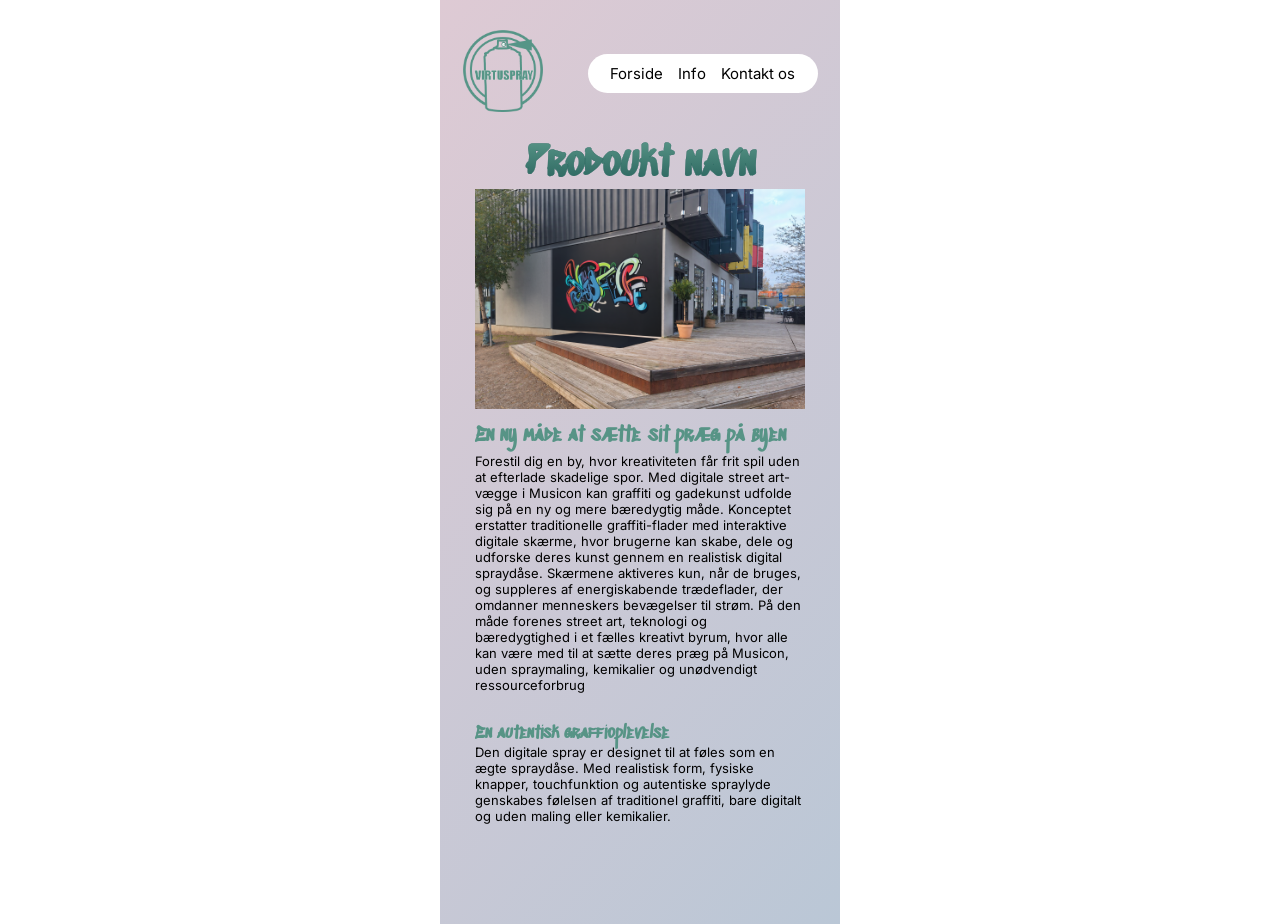
==== index.html @ 27a0a7f1 "font changes" ====
<!DOCTYPE html>
<html lang="da">

<head>
    <meta charset="UTF-8">
    <meta name="viewport" content="width=device-width, initial-scale=1.0">
    <title>Prodoukt</title>
    <link rel="stylesheet" href="css/style.css">
    <link rel="stylesheet" href="css/home.css">
    <script src="javascript/js.js" defer></script>

    <meta name="theme-color" content="#6fa79f" />
    <link rel="manifest" href="manifest.json">
    <link rel="shortcut icon" href="icons/app-logo2.png" type="image/x-icon">
    <link rel="apple-touch-icon" href="icons/app-logo1.png">

    <script>
        // Check that service workers are registered
        if ('serviceWorker' in navigator) {
            // Use the window load event to keep the page load performant
            window.addEventListener('load', () => {
                navigator.serviceWorker.register('./service-worker.js');
            });
        }
    </script>

</head>

<body>
    <header>
        <a href="index.html"><img src="icons/192x192-logo.png" alt="logo" class="header__logo"></a>
        <nav class="header__nav">
            <button class="header__toggle" type="button" aria-label="Ådn eller luk navigationen"
                aria-expanded="false">☰</button>
            <ul class="header__ul">
                <li class="header__list__item"><a href="index.html">Forside</a></li>
                <li class="header__list__item"><a href="info.html">Info</a></li>
                <li class="header__list__item"><a href="kontakt.html">Kontakt os</a></li>
            </ul>
        </nav>
    </header>

    <main>
        <section class="produkt">
            <h1 class="produkt__h1">Prodoukt navn</h1>
            <img src="img/Skærm 3.png" alt="Produkt">
            <div class="about__produkt">
                <h2 class="about__h2">En ny måde at sætte sit præg på byen</h2>
                <p class="about__text">
                    Forestil dig en by, hvor kreativiteten får frit spil uden at efterlade skadelige spor. Med digitale
                    street art-vægge i Musicon kan graffiti og gadekunst udfolde sig på en ny og mere bæredygtig
                    måde. Konceptet erstatter traditionelle graffiti-flader med interaktive digitale skærme, hvor
                    brugerne kan skabe, dele og udforske deres kunst gennem en realistisk digital spraydåse.
                    Skærmene aktiveres kun, når de bruges, og suppleres af energiskabende trædeflader, der
                    omdanner menneskers bevægelser til strøm. På den måde forenes street art, teknologi og
                    bæredygtighed i et fælles kreativt byrum, hvor alle kan være med til at sætte deres præg på
                    Musicon, uden spraymaling, kemikalier og unødvendigt ressourceforbrug
                </p>
            </div>

            <div class="about__produkt">
                <h3 class="about__h3">En autentisk graffioplevelse</h3>
                <p class="about__text">
                    Den digitale spray er designet til at føles som en ægte spraydåse. Med realistisk form, fysiske
                    knapper, touchfunktion og autentiske spraylyde genskabes følelsen af traditionel graffiti, bare
                    digitalt og uden maling eller kemikalier.
                </p>
            </div>
        </section>
    </main>

    <footer></footer>
</body>

</html>
---- css/style.css ----
@import url('https://fonts.googleapis.com/css2?family=Sedgwick+Ave+Display&display=swap');
@import url('https://fonts.googleapis.com/css2?family=Inter:ital,opsz,wght@0,14..32,100..900;1,14..32,100..900&display=swap');


* {
    margin: 0;
    padding: 0;
    box-sizing: border-box;
    max-width: 400px;
    margin: 0 auto;
}

img {
    max-width: 100%;
    height: auto;
}

ul {
    list-style: none;
}

a {
    text-decoration: none;
    cursor: pointer;
}

button {
    border: none;
    cursor: pointer;
    background: none;
}

body {
    margin: 0 auto;
    margin-top: 30px;
    margin-bottom: 100px;
    background: linear-gradient(130deg, #DECAD4 0%, #BAC7D6 100%);
    background-repeat: no-repeat;
}

h1,
h2,
h3,
h4,
h5,
h6 {
    font-family: "Sedgwick Ave Display", cursive;
}

p,
a {
    font-family: "Inter", sans-serif;
    color: black;
}

header {
    display: flex;
    align-items: center;
    position: sticky;
    top: 0;
    z-index: 1000;
    margin-bottom: 1.5rem;
}

.header__logo {
    width: 80px;
}

.header__nav {
    display: flex;
    align-items: center;
    padding: 10px 15px;
    border-radius: 20px;
    background-color: rgb(255, 255, 255);
    justify-content: center;
}

.header__ul {
    display: flex;
    justify-content: space-between;
    width: 200px;
}

.header__list__item {
    font-size: 15px;

}

.header__toggle {
    display: none;
    border: none;
    background: none;
    font-size: 32px;
    cursor: pointer;
}

header a:hover {
    background: linear-gradient(#579486, #245E59);
    -webkit-background-clip: text;
    background-clip: text;
    -webkit-text-fill-color: transparent;
}



@media (max-width: 500px) {
    .header__toggle {
        display: block;
        font-size: 30px;
    }

    .header__ul {
        display: none;
        position: absolute;
        top: 90%;
        flex-direction: column;
        background-color: rgb(172, 167, 167);
        border-bottom-left-radius: 30px;
        border-bottom-right-radius: 30px;
        border-top-left-radius: 10px;
        border-top-right-radius: 10px;
        height: 8.5rem;
        width: 105px;
        padding: 10px 15px;
        font-size: 20px;
        align-items: center;
        justify-content: center;
        gap: 10px;
    }

    .header__ul--open {
        display: flex;
    }
}
---- css/home.css ----
.produkt {
    max-width: 330px;
    margin: 0 auto;
}

.produkt__h1 {
    font-size: 40px;
    text-align: center;
    background: -webkit-linear-gradient(#579486, #245E59);
    background-clip: text;
    -webkit-text-fill-color: transparent;
    -webkit-text-stroke-color: #245E59;
    -webkit-text-stroke-width: 0.2px;
}

.about__produkt {
    margin-top: 10px;
    margin-bottom: 30px;
}

.about__h2 {
    margin-bottom: 5px;
    font-size: 20px;
    color: #579486;
}

.about__h3 {
    color: #579486;
    font-size: 17px;
}

.about__text {
    font-size: 13px;
}
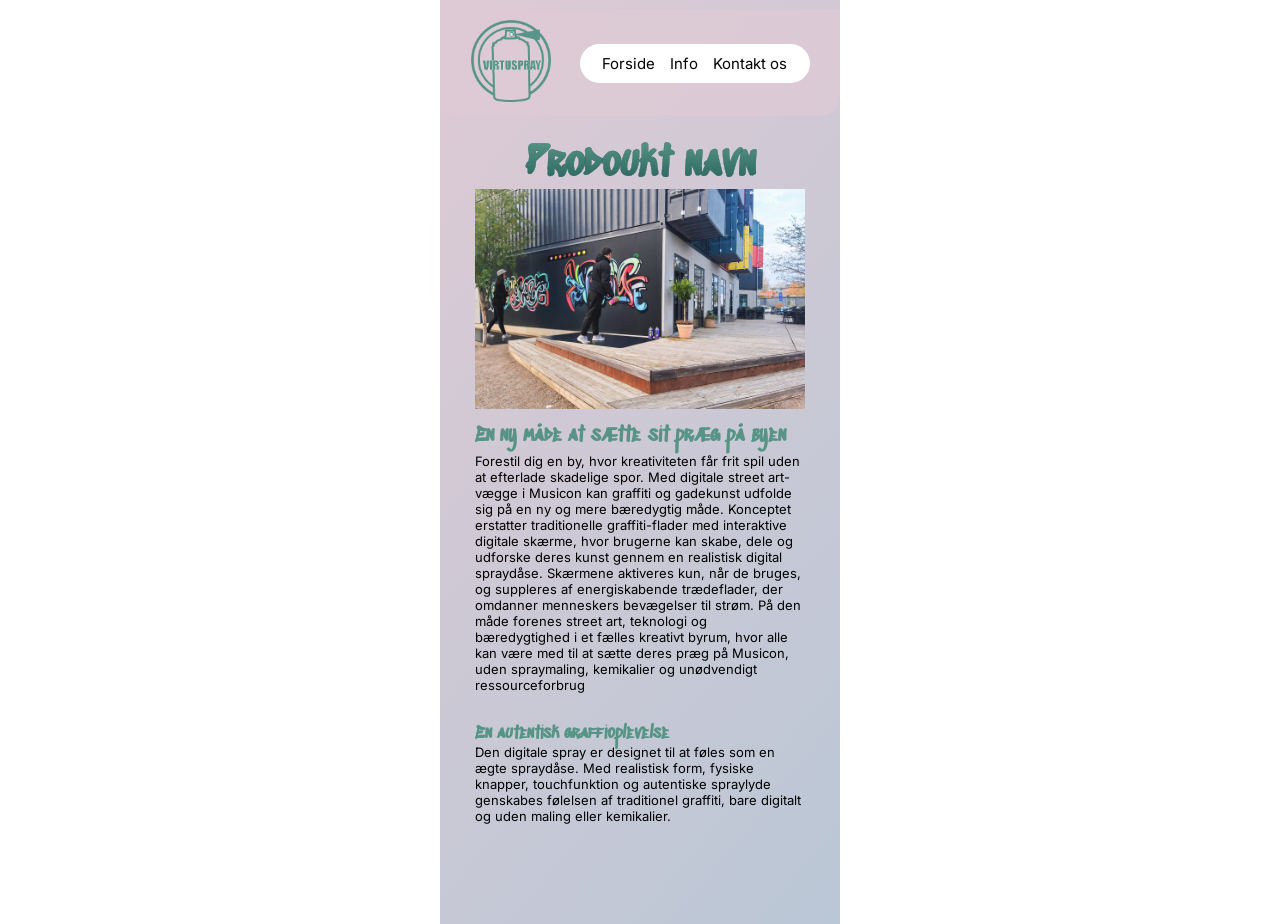
==== commit 1d7dc8b2: "text reduktion" ====
--- a/index.html
+++ b/index.html
@@ -43,7 +43,7 @@
     <main>
         <section class="produkt">
             <h1 class="produkt__h1">Prodoukt navn</h1>
-            <img src="img/Skærm 3.png" alt="Produkt">
+            <img src="img/illustration-af-skærm.jpg" alt="Produkt">
             <div class="about__produkt">
                 <h2 class="about__h2">En ny måde at sætte sit præg på byen</h2>
                 <p class="about__text">
--- a/css/style.css
+++ b/css/style.css
@@ -32,7 +32,7 @@
 
 body {
     margin: 0 auto;
-    margin-top: 30px;
+    margin-top: 10px;
     margin-bottom: 100px;
     background: linear-gradient(130deg, #DECAD4 0%, #BAC7D6 100%);
     background-repeat: no-repeat;
@@ -60,6 +60,9 @@
     top: 0;
     z-index: 1000;
     margin-bottom: 1.5rem;
+    padding: 10px 16px;
+    background: rgba(222, 202, 212, 0.75);
+    border-radius: 0 0 20px 20px;
 }
 
 .header__logo {
@@ -94,15 +97,6 @@
     cursor: pointer;
 }
 
-header a:hover {
-    background: linear-gradient(#579486, #245E59);
-    -webkit-background-clip: text;
-    background-clip: text;
-    -webkit-text-fill-color: transparent;
-}
-
-
-
 @media (max-width: 500px) {
     .header__toggle {
         display: block;
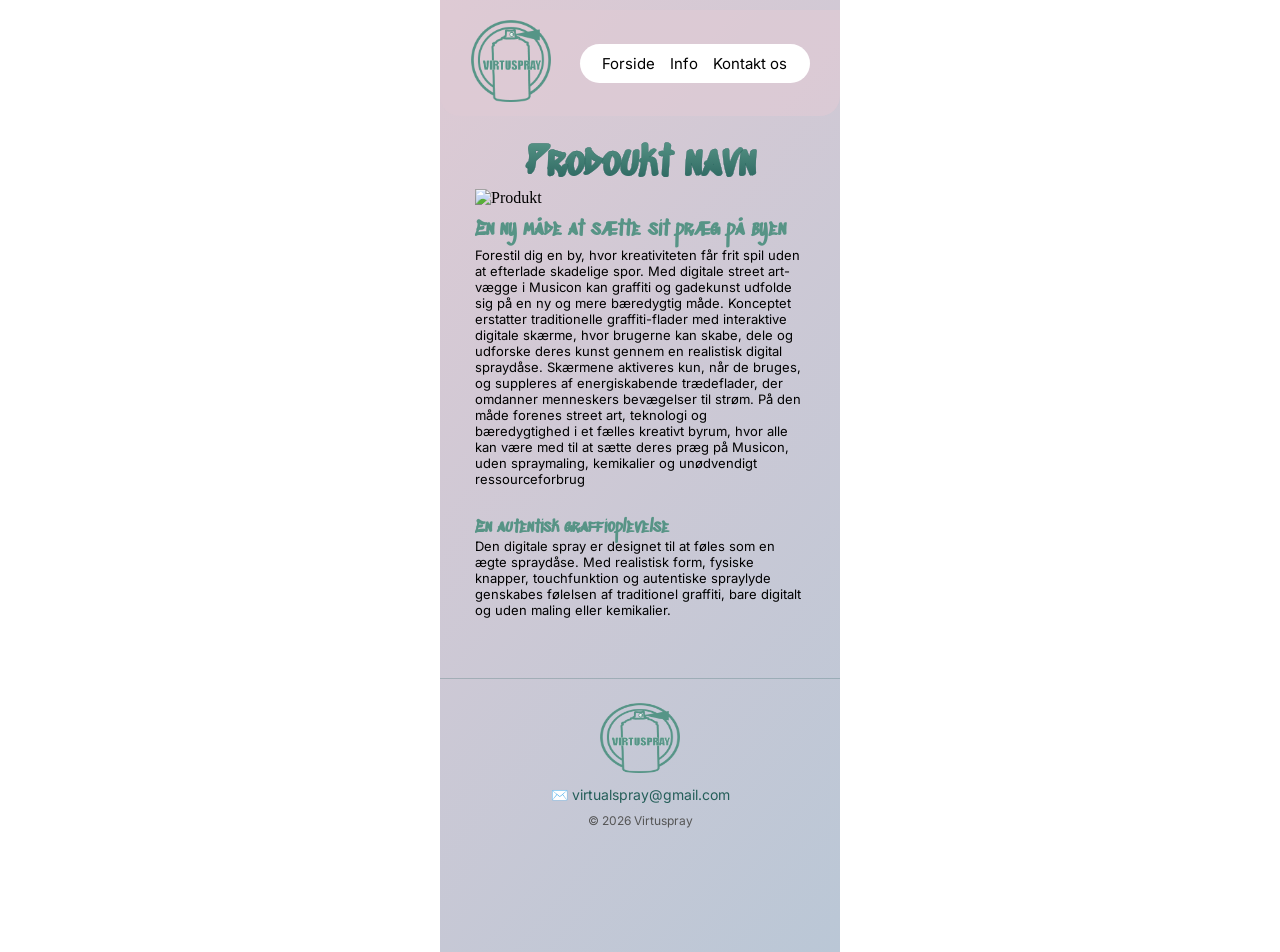
==== commit 5e9d469d: "new" ====
--- a/index.html
+++ b/index.html
@@ -43,7 +43,7 @@
     <main>
         <section class="produkt">
             <h1 class="produkt__h1">Prodoukt navn</h1>
-            <img src="img/illustration-af-skærm.jpg" alt="Produkt">
+            <img src="img/Skærm 3.png" alt="Produkt">
             <div class="about__produkt">
                 <h2 class="about__h2">En ny måde at sætte sit præg på byen</h2>
                 <p class="about__text">
@@ -69,7 +69,13 @@
         </section>
     </main>
 
-    <footer></footer>
+    <footer>
+    <a href="index.html"><img src="icons/192x192-logo.png" alt="logo" class="header__logo"></a>
+    <div class=«footer-links»>
+        <a href=«mailto:virtualspray@gmail.com»>✉️ virtualspray@gmail.com</a>
+    </div>
+    <p>© 2026 Virtuspray</p>
+</footer>
 </body>
 
 </html>
--- a/css/style.css
+++ b/css/style.css
@@ -125,4 +125,40 @@
     .header__ul--open {
         display: flex;
     }
+}
+
+footer {
+    display: flex;
+    flex-direction: column;
+    align-items: center;
+    gap: 10px;
+    margin-top: 60px;
+    padding: 24px 16px;
+    border-top: 1px solid rgba(36, 94, 89, 0.25);
+    text-align: center;
+}
+
+footer img {
+    height: 70px;
+    width: auto;
+}
+
+footer div {
+    display: flex;
+    flex-direction: column;
+    gap: 6px;
+}
+
+footer a {
+    font-size: 14px;
+    color: #245E59;
+}
+
+footer a:hover {
+    color: #579486;
+}
+
+footer p {
+    font-size: 12px;
+    color: #555;
 }
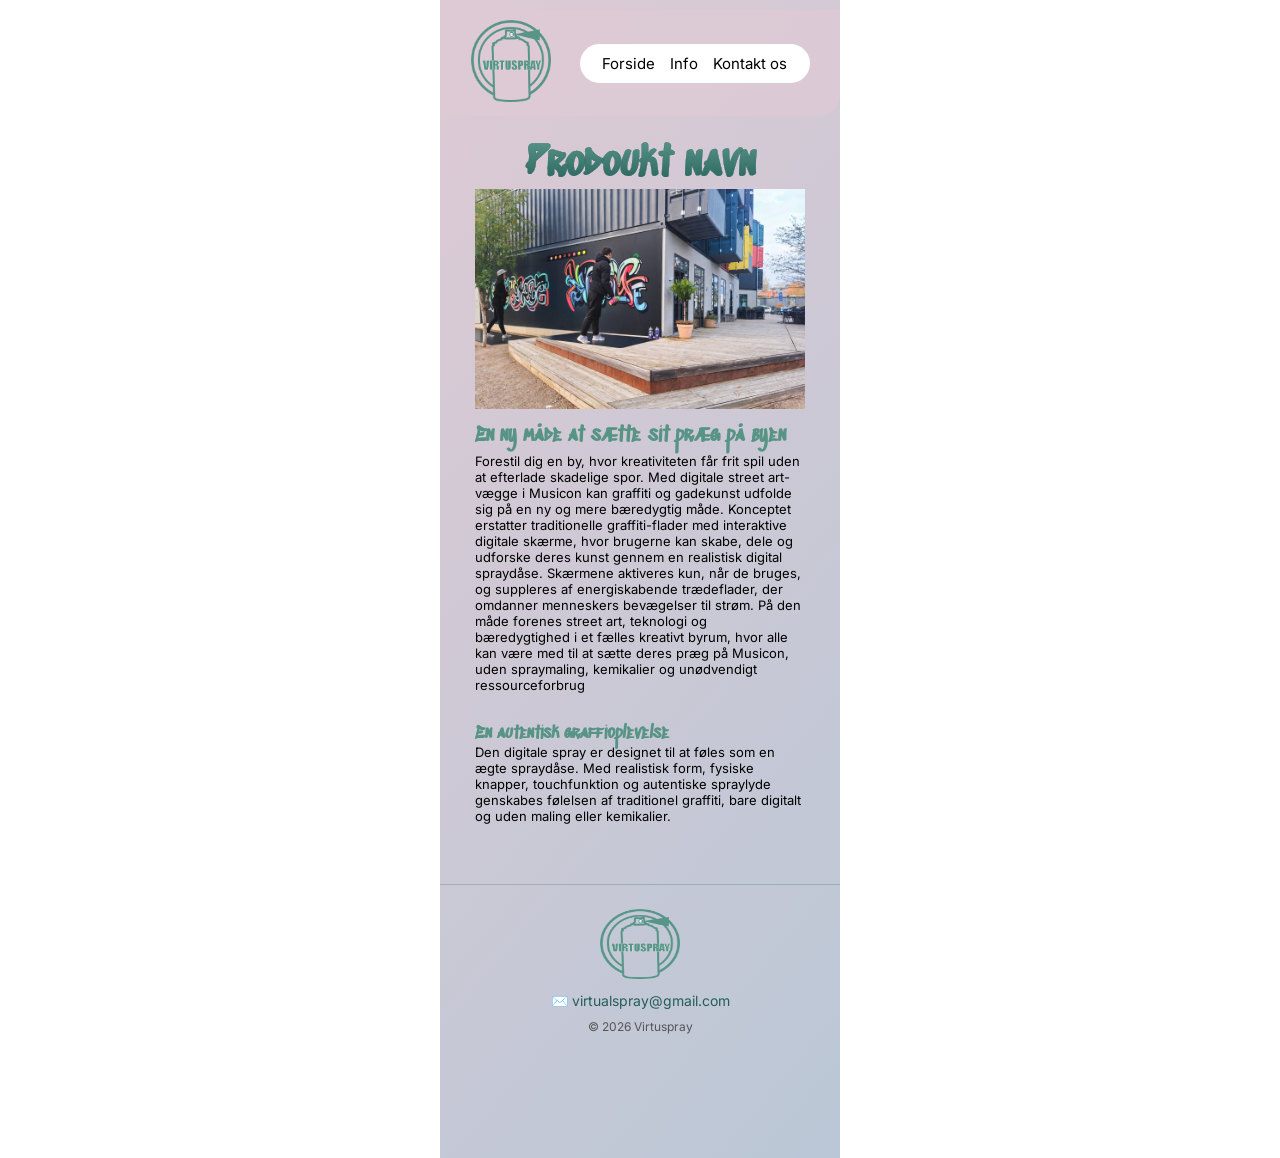
==== commit c377f953: "Merge branch 'main' of https://github.com/FreyaBirkely/App-B-reduligtig" ====
--- a/index.html
+++ b/index.html
@@ -43,7 +43,7 @@
     <main>
         <section class="produkt">
             <h1 class="produkt__h1">Prodoukt navn</h1>
-            <img src="img/Skærm 3.png" alt="Produkt">
+            <img src="img/illustration-af-skærm.jpg" alt="Produkt">
             <div class="about__produkt">
                 <h2 class="about__h2">En ny måde at sætte sit præg på byen</h2>
                 <p class="about__text">
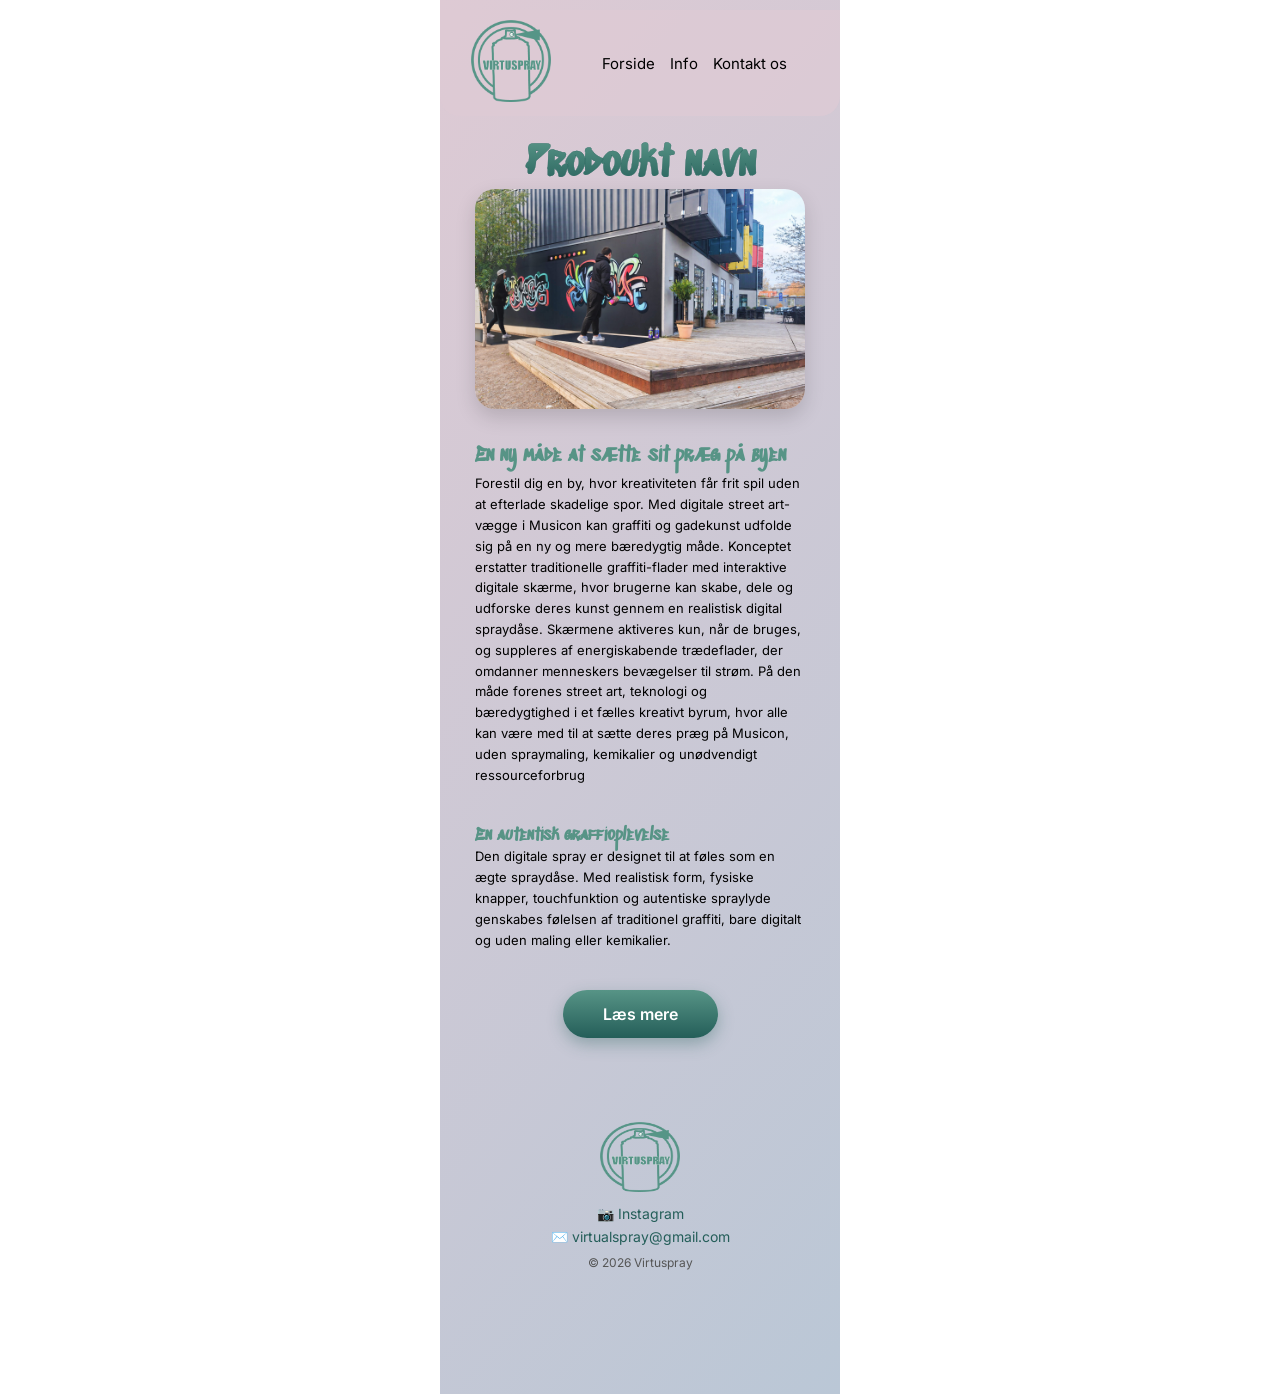
==== commit 240fd4f1: "new" ====
--- a/index.html
+++ b/index.html
@@ -67,11 +67,14 @@
                 </p>
             </div>
         </section>
+
+        <a href=info.html>Læs mere</a>
     </main>
 
     <footer>
     <a href="index.html"><img src="icons/192x192-logo.png" alt="logo" class="header__logo"></a>
     <div class=«footer-links»>
+        <a href=«https://instagram.com/virtuspray» target=«_blank»>📷 Instagram</a>
         <a href=«mailto:virtualspray@gmail.com»>✉️ virtualspray@gmail.com</a>
     </div>
     <p>© 2026 Virtuspray</p>
--- a/css/style.css
+++ b/css/style.css
@@ -74,7 +74,6 @@
     align-items: center;
     padding: 10px 15px;
     border-radius: 20px;
-    background-color: rgb(255, 255, 255);
     justify-content: center;
 }
 
@@ -106,9 +105,9 @@
     .header__ul {
         display: none;
         position: absolute;
-        top: 90%;
+        top: 70%;
         flex-direction: column;
-        background-color: rgb(172, 167, 167);
+        background-color: rgba(222, 202, 212, 0.90);
         border-bottom-left-radius: 30px;
         border-bottom-right-radius: 30px;
         border-top-left-radius: 10px;
@@ -134,7 +133,6 @@
     gap: 10px;
     margin-top: 60px;
     padding: 24px 16px;
-    border-top: 1px solid rgba(36, 94, 89, 0.25);
     text-align: center;
 }
 
@@ -161,4 +159,22 @@
 footer p {
     font-size: 12px;
     color: #555;
+}
+
+main > a {
+    display: block;
+    width: fit-content;
+    margin: 30px auto;
+    padding: 14px 40px;
+    border-radius: 999px;
+    background: linear-gradient(#579486, #245E59);
+    color: white;
+    font-weight: 600;
+    box-shadow: 0 6px 16px rgba(36, 94, 89, 0.35);
+    transition: transform 0.2s, filter 0.2s;
+}
+
+main > a:hover {
+    filter: brightness(1.15);
+    transform: translateY(-2px);
 }
--- a/css/home.css
+++ b/css/home.css
@@ -31,4 +31,28 @@
 
 .about__text {
     font-size: 13px;
-}+}
+
+main img {
+    border-radius: 20px;
+    box-shadow: 0 8px 20px rgba(0, 0, 0, 0.15);
+}
+
+main p {
+    line-height: 1.6;
+    margin-bottom: 40px;
+}
+
+main h2 {
+    margin-top: 30px;
+    margin-bottom: 10px;
+}
+
+main img {
+    transition: transform 0.3s;
+}
+
+main img:hover {
+    transform: scale(1.03);
+}
+
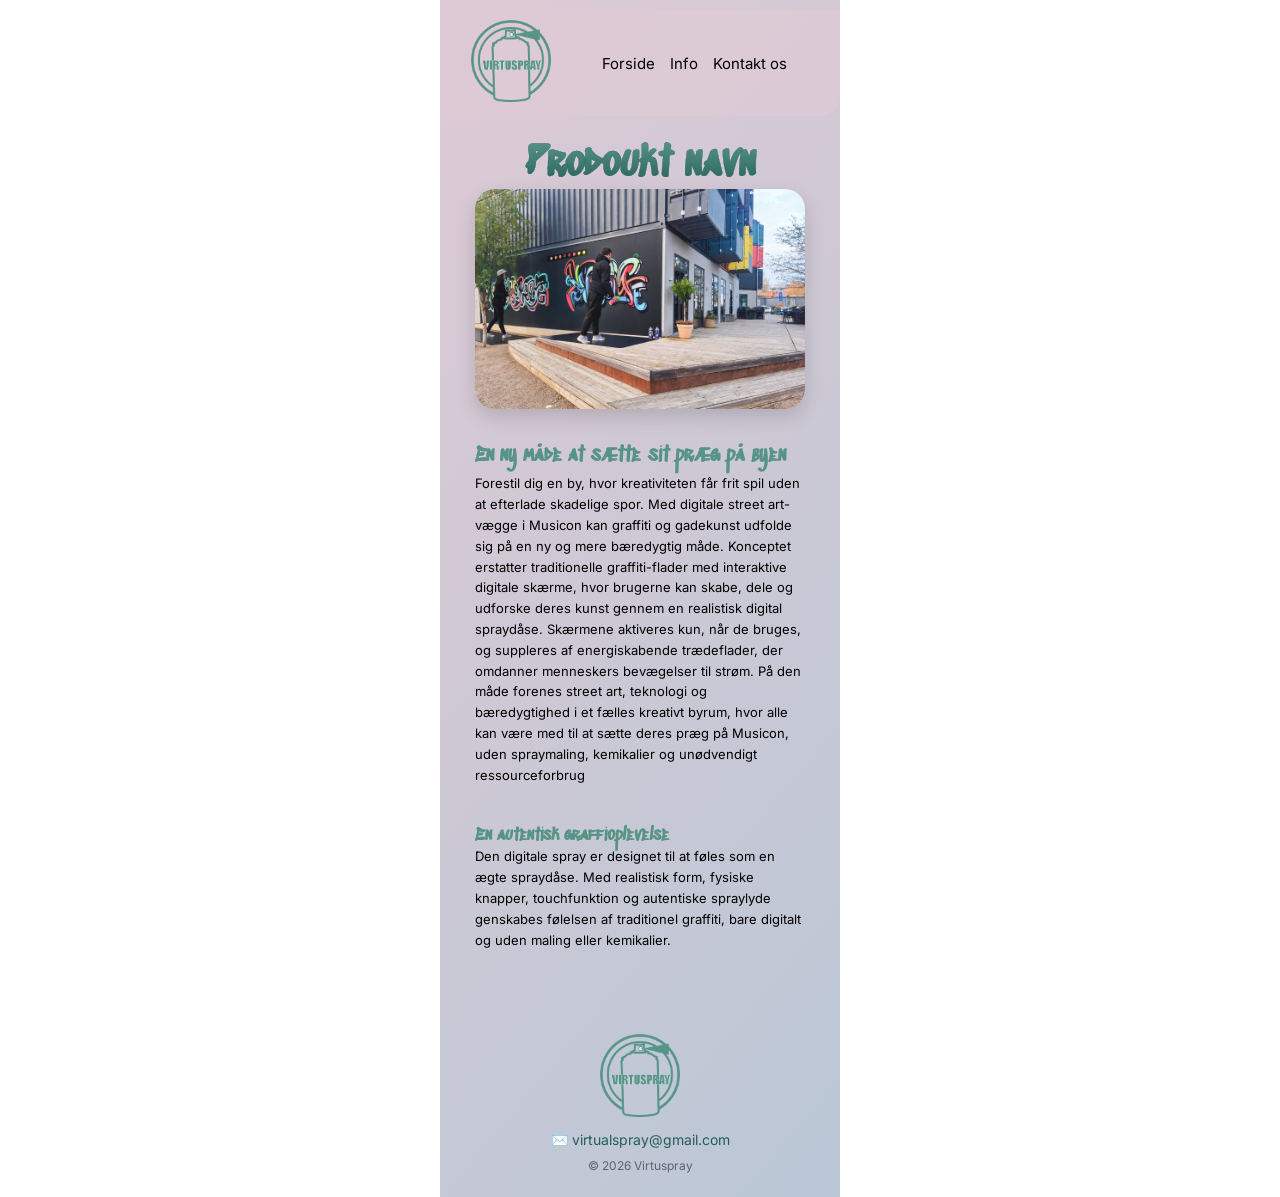
==== commit c0ed6959: "added footer" ====
--- a/index.html
+++ b/index.html
@@ -67,18 +67,13 @@
                 </p>
             </div>
         </section>
-
-        <a href=info.html>Læs mere</a>
     </main>
 
     <footer>
-    <a href="index.html"><img src="icons/192x192-logo.png" alt="logo" class="header__logo"></a>
-    <div class=«footer-links»>
-        <a href=«https://instagram.com/virtuspray» target=«_blank»>📷 Instagram</a>
-        <a href=«mailto:virtualspray@gmail.com»>✉️ virtualspray@gmail.com</a>
-    </div>
-    <p>© 2026 Virtuspray</p>
-</footer>
+        <a href="index.html"><img src="icons/192x192-logo.png" alt="logo" class="footer__logo"></a>
+        <p class="footer__link">✉️ virtualspray@gmail.com</p>
+        <p class="footer__p">© 2026 Virtuspray</p>
+    </footer>
 </body>
 
 </html>
--- a/css/style.css
+++ b/css/style.css
@@ -33,7 +33,6 @@
 body {
     margin: 0 auto;
     margin-top: 10px;
-    margin-bottom: 100px;
     background: linear-gradient(130deg, #DECAD4 0%, #BAC7D6 100%);
     background-repeat: no-repeat;
 }
@@ -136,45 +135,16 @@
     text-align: center;
 }
 
-footer img {
-    height: 70px;
-    width: auto;
+.footer__logo {
+    width: 80px;
 }
 
-footer div {
-    display: flex;
-    flex-direction: column;
-    gap: 6px;
-}
-
-footer a {
+.footer__link {
     font-size: 14px;
     color: #245E59;
 }
 
-footer a:hover {
-    color: #579486;
-}
-
-footer p {
+.footer__p {
     font-size: 12px;
-    color: #555;
-}
-
-main > a {
-    display: block;
-    width: fit-content;
-    margin: 30px auto;
-    padding: 14px 40px;
-    border-radius: 999px;
-    background: linear-gradient(#579486, #245E59);
-    color: white;
-    font-weight: 600;
-    box-shadow: 0 6px 16px rgba(36, 94, 89, 0.35);
-    transition: transform 0.2s, filter 0.2s;
-}
-
-main > a:hover {
-    filter: brightness(1.15);
-    transform: translateY(-2px);
+    color: rgba(0, 0, 0, 50%);
 }
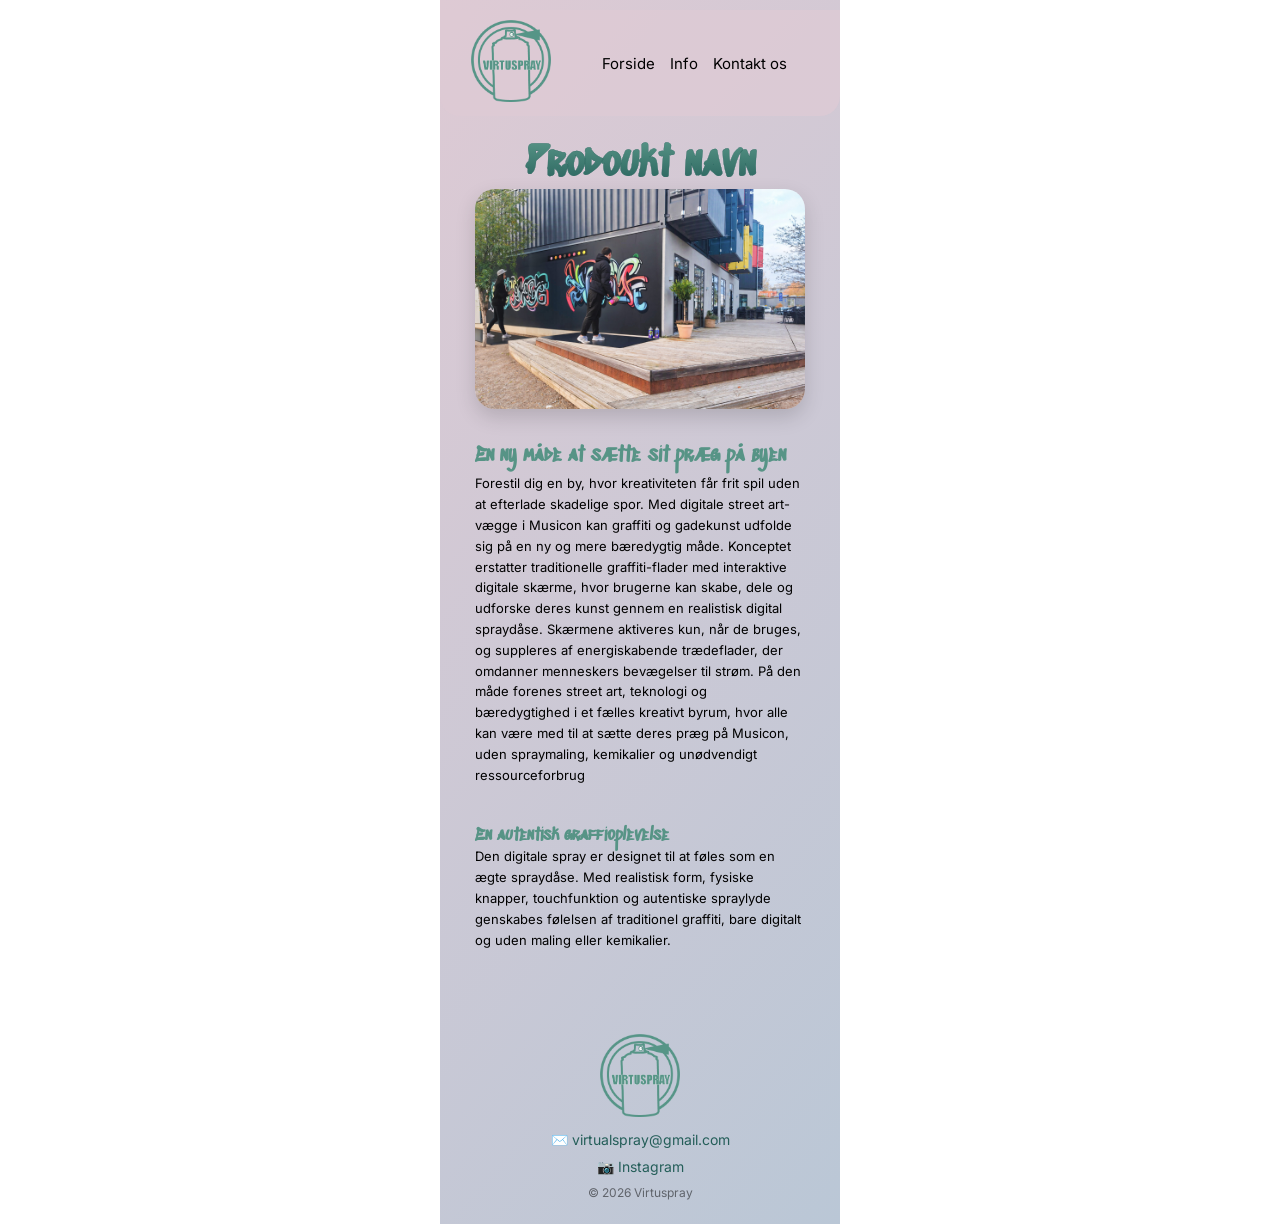
==== commit 00726f45: "Merge branch 'main' of https://github.com/FreyaBirkely/App-B-reduligtig" ====
--- a/index.html
+++ b/index.html
@@ -72,6 +72,7 @@
     <footer>
         <a href="index.html"><img src="icons/192x192-logo.png" alt="logo" class="footer__logo"></a>
         <p class="footer__link">✉️ virtualspray@gmail.com</p>
+        <p class="footer__link">📷 Instagram</p>
         <p class="footer__p">© 2026 Virtuspray</p>
     </footer>
 </body>
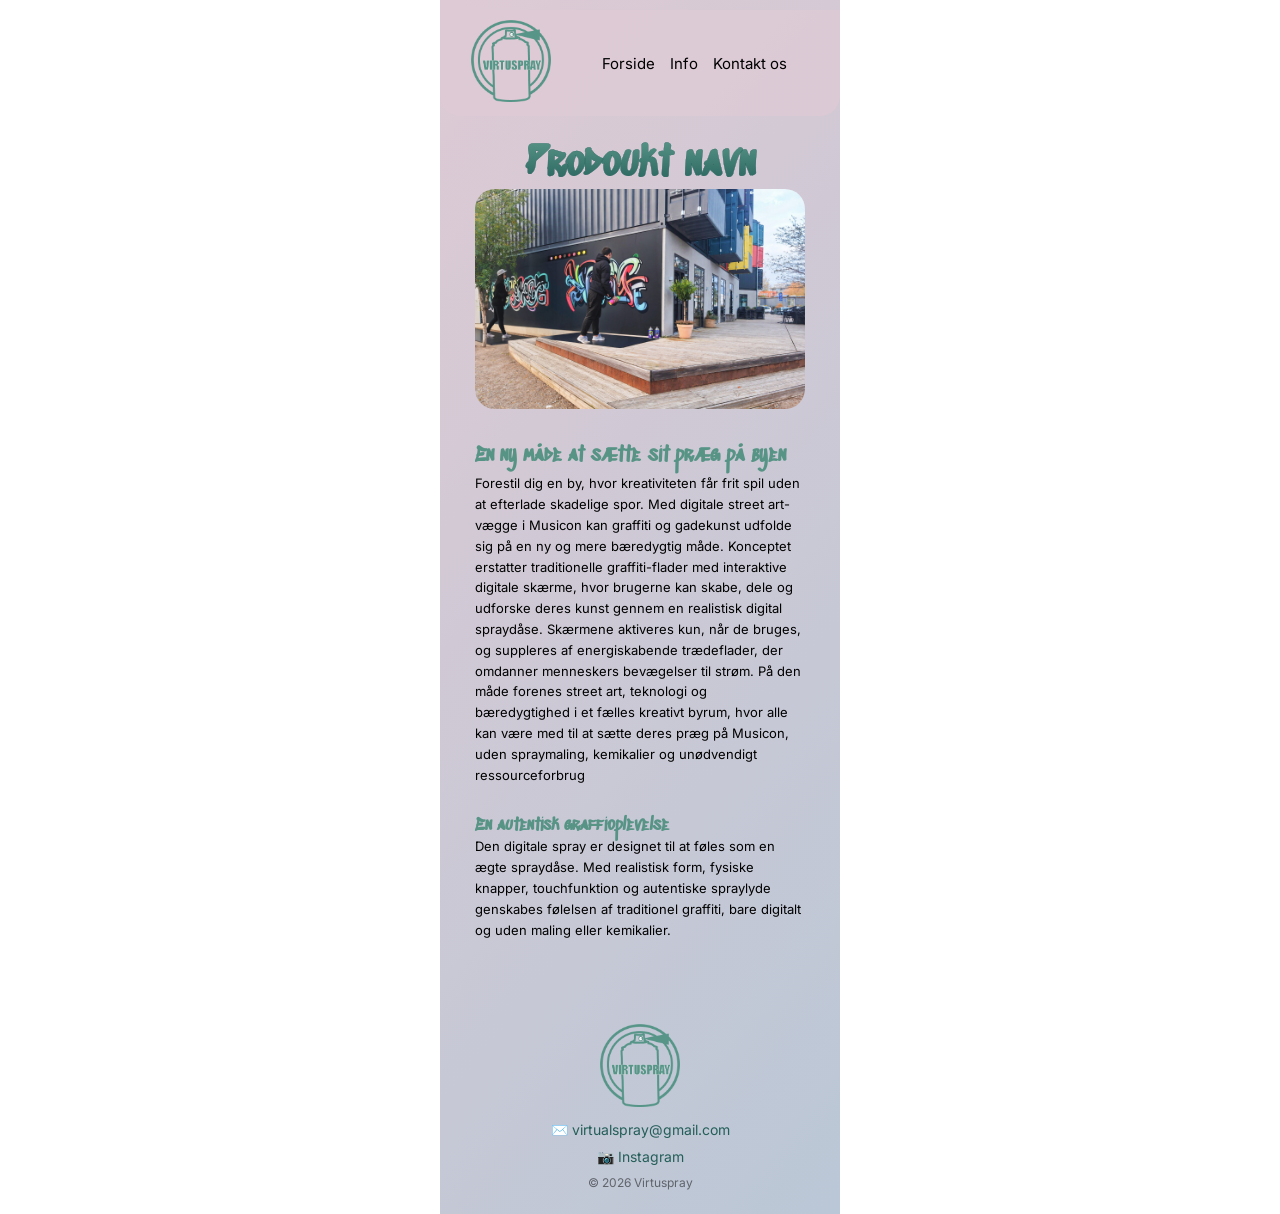
==== commit ce750a9e: "quick changes" ====
--- a/index.html
+++ b/index.html
@@ -43,7 +43,7 @@
     <main>
         <section class="produkt">
             <h1 class="produkt__h1">Prodoukt navn</h1>
-            <img src="img/illustration-af-skærm.jpg" alt="Produkt">
+            <img src="img/illustration-af-skærm.jpg" alt="Produkt" class="produkt__img">
             <div class="about__produkt">
                 <h2 class="about__h2">En ny måde at sætte sit præg på byen</h2>
                 <p class="about__text">
--- a/css/home.css
+++ b/css/home.css
@@ -22,6 +22,7 @@
     margin-bottom: 5px;
     font-size: 20px;
     color: #579486;
+    margin-top: 30px;
 }
 
 .about__h3 {
@@ -31,28 +32,9 @@
 
 .about__text {
     font-size: 13px;
+    line-height: 1.6;
 }
 
-main img {
+.produkt__img {
     border-radius: 20px;
-    box-shadow: 0 8px 20px rgba(0, 0, 0, 0.15);
-}
-
-main p {
-    line-height: 1.6;
-    margin-bottom: 40px;
-}
-
-main h2 {
-    margin-top: 30px;
-    margin-bottom: 10px;
-}
-
-main img {
-    transition: transform 0.3s;
-}
-
-main img:hover {
-    transform: scale(1.03);
-}
-
+}
